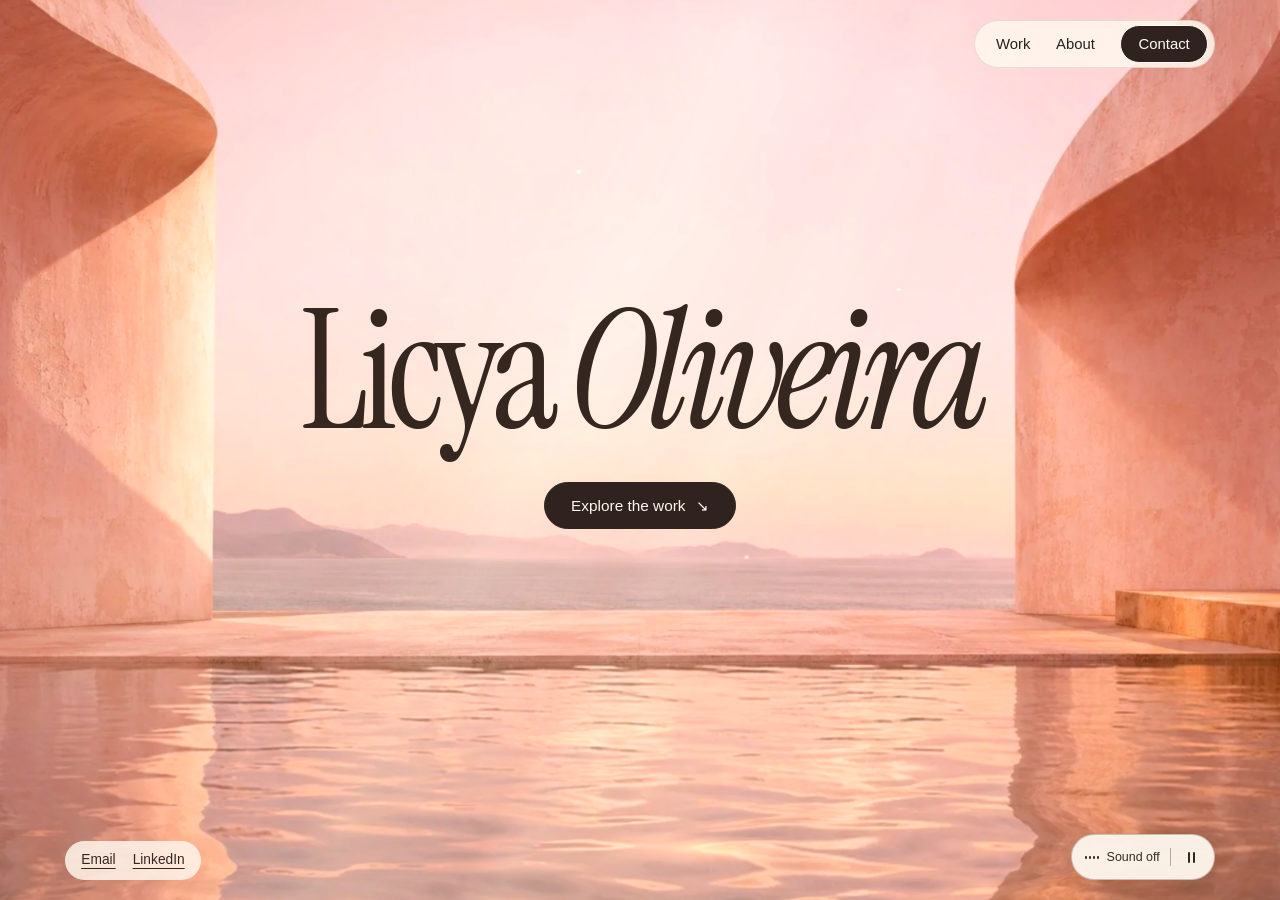
==== anterior/index.html @ 65cc8e45 "Redesign "Horizonte": portfolio in light blues with motion system - New one-page layout: dawn openin" ====
<!doctype html>
<html lang="en">
<head>
  <meta charset="utf-8">
  <meta name="viewport" content="width=device-width,initial-scale=1">
  <meta name="theme-color" content="#f0e9df">
  <meta name="description" content="Selected brand identities, websites and social content by Licya Oliveira, designer and developer in Fortaleza.">
  <title>Licya Oliveira — Design &amp; development</title>
  <!--
Copyright 2022 The Instrument Serif Project Authors (https://github.com/Instrument/instrument-serif)

This Font Software is licensed under the SIL Open Font License, Version 1.1.
This license is copied below, and is also available with a FAQ at:
https://scripts.sil.org/OFL


-----------------------------------------------------------
SIL OPEN FONT LICENSE Version 1.1 - 26 February 2007
-----------------------------------------------------------

PREAMBLE
The goals of the Open Font License (OFL) are to stimulate worldwide
development of collaborative font projects, to support the font creation
efforts of academic and linguistic communities, and to provide a free and
open framework in which fonts may be shared and improved in partnership
with others.

The OFL allows the licensed fonts to be used, studied, modified and
redistributed freely as long as they are not sold by themselves. The
fonts, including any derivative works, can be bundled, embedded, 
redistributed and/or sold with any software provided that any reserved
names are not used by derivative works. The fonts and derivatives,
however, cannot be released under any other type of license. The
requirement for fonts to remain under this license does not apply
to any document created using the fonts or their derivatives.

DEFINITIONS
"Font Software" refers to the set of files released by the Copyright
Holder(s) under this license and clearly marked as such. This may
include source files, build scripts and documentation.

"Reserved Font Name" refers to any names specified as such after the
copyright statement(s).

"Original Version" refers to the collection of Font Software components as
distributed by the Copyright Holder(s).

"Modified Version" refers to any derivative made by adding to, deleting,
or substituting -- in part or in whole -- any of the components of the
Original Version, by changing formats or by porting the Font Software to a
new environment.

"Author" refers to any designer, engineer, programmer, technical
writer or other person who contributed to the Font Software.

PERMISSION & CONDITIONS
Permission is hereby granted, free of charge, to any person obtaining
a copy of the Font Software, to use, study, copy, merge, embed, modify,
redistribute, and sell modified and unmodified copies of the Font
Software, subject to the following conditions:

1) Neither the Font Software nor any of its individual components,
in Original or Modified Versions, may be sold by itself.

2) Original or Modified Versions of the Font Software may be bundled,
redistributed and/or sold with any software, provided that each copy
contains the above copyright notice and this license. These can be
included either as stand-alone text files, human-readable headers or
in the appropriate machine-readable metadata fields within text or
binary files as long as those fields can be easily viewed by the user.

3) No Modified Version of the Font Software may use the Reserved Font
Name(s) unless explicit written permission is granted by the corresponding
Copyright Holder. This restriction only applies to the primary font name as
presented to the users.

4) The name(s) of the Copyright Holder(s) or the Author(s) of the Font
Software shall not be used to promote, endorse or advertise any
Modified Version, except to acknowledge the contribution(s) of the
Copyright Holder(s) and the Author(s) or with their explicit written
permission.

5) The Font Software, modified or unmodified, in part or in whole,
must be distributed entirely under this license, and must not be
distributed under any other license. The requirement for fonts to
remain under this license does not apply to any document created
using the Font Software.

TERMINATION
This license becomes null and void if any of the above conditions are
not met.

DISCLAIMER
THE FONT SOFTWARE IS PROVIDED "AS IS", WITHOUT WARRANTY OF ANY KIND,
EXPRESS OR IMPLIED, INCLUDING BUT NOT LIMITED TO ANY WARRANTIES OF
MERCHANTABILITY, FITNESS FOR A PARTICULAR PURPOSE AND NONINFRINGEMENT
OF COPYRIGHT, PATENT, TRADEMARK, OR OTHER RIGHT. IN NO EVENT SHALL THE
COPYRIGHT HOLDER BE LIABLE FOR ANY CLAIM, DAMAGES OR OTHER LIABILITY,
INCLUDING ANY GENERAL, SPECIAL, INDIRECT, INCIDENTAL, OR CONSEQUENTIAL
DAMAGES, WHETHER IN AN ACTION OF CONTRACT, TORT OR OTHERWISE, ARISING
FROM, OUT OF THE USE OR INABILITY TO USE THE FONT SOFTWARE OR FROM
OTHER DEALINGS IN THE FONT SOFTWARE.

-->
  <style>@font-face{font-family:Instrument;src:url([data-uri]) format('truetype');font-style:normal;font-display:swap}
@font-face{font-family:Instrument;src:url([data-uri]) format('truetype');font-style:italic;font-display:swap}
:root{--paper:#f7f4ed;--ink:#24211e;--rose:#edc7ba;--plum:#412d34;--line:#bfb8ad;--stage:linear-gradient(110deg,#f1d4c8,#e9b4a6 65%,#ca9393);--serif:Instrument,Georgia,serif;--sans:Inter,"Segoe UI",Arial,sans-serif;--gutter:clamp(1.25rem,5.1vw,6rem);color:var(--ink);background:var(--paper);font:100%/1.5 var(--sans)}
*{box-sizing:border-box}body{margin:0}a{color:inherit;text-decoration:none}button{font:inherit;color:inherit;cursor:pointer}a:focus-visible,button:focus-visible{outline:3px solid #ab3b29;outline-offset:4px}#main:focus{outline:none}#skip{position:fixed;top:0;left:0;z-index:10;transform:translateY(-140%);padding:12px;background:white}#skip:focus{transform:none}img{display:block;width:100%}h1,h2,h3,p,figure{margin:0}h1,h2,h3{font-weight:400}h1,h2{font-family:var(--serif);letter-spacing:-.045em;line-height:.99}h1 em,h2 em{font-weight:400}h1{font-size:clamp(4.2rem,8.8vw,9rem)}h2{font-size:clamp(3rem,5.8vw,6rem)}button,a{-webkit-tap-highlight-color:transparent}
header,footer{padding:0 var(--gutter);display:flex;align-items:center;justify-content:space-between;gap:1rem}header{height:78px;border-bottom:1px solid #24211e36;position:relative;z-index:2}body[data-view=home] header,body[data-view=contact] header{position:absolute;inset:0 0 auto;background:transparent}
.mark,nav{display:flex;align-items:center}.mark{gap:13px;font-size:1.03rem;font-weight:600;letter-spacing:-.04em}.glyph{font-family:var(--serif);font-size:2.35rem;line-height:.9;font-style:italic;font-weight:400;letter-spacing:-.105em;padding-right:5px}nav{gap:clamp(.95rem,2.6vw,3.25rem);font-size:.93rem}nav a{padding:8px 0}nav a[aria-current],nav a:hover,.textlink:hover{text-decoration:underline;text-underline-offset:5px}.contactlink{border:1px solid currentColor;border-radius:40px;padding:7px 19px}nav a.contactlink:hover{background:var(--ink);color:var(--paper);text-decoration:none}
.micro{display:block;font:600 .78rem/1.4 var(--sans);letter-spacing:.12em;text-transform:uppercase}.hero,.contactstage{background-color:var(--rose);background-image:var(--stage);background-size:cover;background-position:center;position:relative;isolation:isolate}
.hero{min-height:clamp(650px,89svh,920px);display:grid;grid-template-columns:.95fr 1.05fr;align-items:stretch;padding:110px var(--gutter) 28px;gap:1rem}
.heroCopy{align-self:center;position:relative;z-index:1;padding:1rem 0 2.4rem}.heroCopy h1{font-size:clamp(6rem,10.9vw,12.5rem);letter-spacing:-.066em;line-height:.79;margin:1.65rem 0 1.8rem}.heroCopy h1 em{display:inline-block;margin-left:.245em}.lead{font-size:clamp(1rem,1.25vw,1.3rem);line-height:1.46}.pill{display:inline-flex;align-items:center;justify-content:center;min-height:44px;border:1px solid currentColor;border-radius:100px;padding:11px 23px;font-size:.96rem;line-height:1.3;transition:transform .2s}.dark{background:var(--ink);color:#fff;border-color:var(--ink)}.pill:hover,.stepper button:hover{transform:translateY(-2px)}.heroCopy .pill{margin-top:1.55rem}
.section{padding:clamp(3rem,6.5vw,6.75rem) var(--gutter)}.sectiontitle,.casehead,.caption,.next{display:flex;justify-content:space-between;align-items:baseline;gap:1.5rem}.sectiontitle{margin-bottom:2.1rem}.textlink,.back,.address{font-size:.95rem;text-decoration:underline;text-underline-offset:5px;text-decoration-thickness:1px}.grid{display:grid;grid-template-columns:repeat(2,minmax(0,1fr));gap:2.5rem var(--gutter)}.featured{grid-template-columns:1.2fr 1fr 1fr;gap:clamp(1rem,2.3vw,3rem)}.card{display:block;min-width:0}.thumb{aspect-ratio:1.55;overflow:hidden;background:#e2ddd3;display:grid;place-items:center}.thumb img{height:100%;width:100%;object-fit:cover;transition:transform .4s}.card:hover .thumb img{transform:scale(1.035)}.card:hover h3{text-decoration:underline;text-underline-offset:5px}.thumb.fruttiva{background:#14223a}.thumb.fruttiva img{object-fit:contain;width:75%;mix-blend-mode:normal}.thumb.reis-logo img{object-fit:contain;width:77%}.caption{align-items:start;border-bottom:1px solid var(--line);padding:1rem 0;gap:1rem}.caption h3{font-family:var(--serif);font-size:clamp(1.55rem,2.25vw,2.5rem);line-height:1.05;letter-spacing:-.025em}.caption span{font-size:.87rem;line-height:1.35;text-align:right;max-width:48%}
.intro{max-width:55rem;margin-bottom:2rem}.intro h1{margin:.65rem 0 1.35rem}.intro>p:last-child:not(.micro){max-width:42rem;font-size:1.13rem}.filters,.caseLinks,.socials{display:flex;flex-wrap:wrap;gap:.6rem}.filters{margin:1.7rem 0 2.2rem}.filters a,.filters button{border:1px solid currentColor;background:transparent;border-radius:50px;padding:.46rem 1.05rem;font-size:.94rem}.filters [aria-current],.filters [aria-pressed=true]{color:var(--paper);background:var(--ink);border-color:var(--ink)}
.casehead{align-items:end;padding:2.2rem 0 2.5rem}.casehead h1{font-size:clamp(3.5rem,7vw,8rem);margin-top:1rem}.casehead>p{flex:0 1 320px;font-size:1.12rem}.plate{background:#eae5dc;padding:clamp(1.1rem,4vw,4rem);display:flex;flex-direction:column;align-items:center;gap:1rem}.plate img{max-width:850px;max-height:74svh;object-fit:contain}.plate.fruttiva{background:#d4aa7b}.plate.cm{background:#ccc2b2}.plate.reis{background:#d9c8aa}.plate figcaption{font-size:.85rem;color:#322a22}.story{display:grid;grid-template-columns:1fr 1fr;gap:clamp(1.5rem,7vw,9rem);margin-top:3.5rem;padding-top:2rem;border-top:1px solid var(--line)}.story h2{font-size:clamp(2.55rem,4.8vw,5.25rem);max-width:12em}.story .micro{margin-bottom:.7rem}.story h3,.rows b{display:block;font-size:1rem;font-weight:600}.story p:not(.micro){font-size:1.06rem;margin:.25rem 0 1.2rem;max-width:48rem}.caseLinks{gap:1.4rem}.next{border-top:1px solid var(--line);margin-top:3rem;padding-top:1.5rem}.next a{font:clamp(1.8rem,3vw,3.5rem) var(--serif)}.endcontact{background:#eac8be;padding:clamp(3rem,6vw,6rem) var(--gutter)}.endcontact h2{margin: .6rem 0 1.6rem}
.about .large{font:clamp(1.7rem,3vw,3rem)/1.13 var(--serif)!important}.rows p{padding-bottom:.8rem;border-bottom:1px solid var(--line)}
.contactstage{min-height:90svh;padding:clamp(9rem,16vw,17rem) var(--gutter) 3rem;display:flex;flex-direction:column;align-items:flex-start;justify-content:center}.contactstage h1{margin:1.2rem 0}.contactstage .pill{margin:1.5rem 0 .6rem}.address{display:block}.socials{gap:2rem;margin-top:4rem}footer{border-top:1px solid var(--line);padding-top:1.5rem;padding-bottom:1.5rem;font-size:.87rem}footer>a:first-child{font-weight:600}
@media(max-width:850px){.caption{display:block}.caption span{display:block;text-align:left;max-width:none;margin-top:.35rem}.hero{min-height:625px}.heroCopy h1{font-size:clamp(6rem,12.5vw,8rem)}.folio{height:32vw}.featured{grid-template-columns:repeat(3,minmax(0,1fr))}.casehead{display:block}.casehead>p{margin-top:1rem;max-width:650px}.mark{gap:8px}}
@media(max-width:650px){header{height:64px}.mark>span:last-child{display:none}.glyph{font-size:2.15rem}nav{gap:.9rem;font-size:.89rem}.contactlink{padding:5px 11px}.hero{display:flex;flex-direction:column;padding-top:98px;padding-bottom:16px;min-height:0;gap:0;background-position:62% center}.heroCopy{align-self:stretch;padding:0}.heroCopy h1{font-size:clamp(4.9rem,18vw,6.8rem);margin:.9rem 0 1rem;line-height:.88}.heroCopy h1 br{display:none}.heroCopy h1 em{margin-left:.09em}.heroCopy .micro{font-size:.75rem}.heroCopy .lead{font-size:1rem}.heroCopy .pill{margin-top:1rem}.exhibit{height:clamp(280px,75vw,370px);padding:0 0 50px}.artpiece{max-width:370px}.folio{width:88%;height:clamp(155px,43vw,215px)}.artlabel{left:0;right:0;bottom:0;min-width:0;padding:6px 12px}.stepper button{width:38px;height:38px}.print{max-width:180px;max-height:165px}.print img{max-height:165px}.grid,.featured,.story{grid-template-columns:1fr}.grid{gap:1.85rem}.caption{display:flex}.caption span{text-align:right;max-width:48%;margin-top:0}.intro h1{font-size:clamp(3.8rem,15vw,6.3rem)}.sectiontitle{align-items:end;gap:1rem}.sectiontitle h2{font-size:clamp(2.7rem,11vw,3.8rem)}.sectiontitle a{white-space:nowrap}.casehead{padding-top:1.6rem}.story{margin-top:2.2rem;gap:1.2rem}.next{display:block}.next .micro{margin-bottom:.45rem}.contactstage{background-position:40% center;min-height:86svh;padding-top:110px}.contactstage h1{font-size:clamp(4.7rem,17vw,7.5rem)}footer{flex-wrap:wrap;gap:.3rem 1rem}footer span{order:3;width:100%}}
body[data-view=home] header,body[data-view=contact] header{background:#f8efe4ed}
@media(max-width:650px){.hero,.contactstage{background-image:linear-gradient(180deg,#f3cdbef0 0%,#efc4b6dd 30%,#efc4b64a 62%,transparent 85%),var(--stage)}.heroCopy h1 em{margin-left:.14em}}
@media(prefers-reduced-motion:reduce){*,*:before,*:after{transition:none!important;animation:none!important;scroll-behavior:auto!important}}

.hero {
  --ease-out:cubic-bezier(.18,.82,.23,1);
  overflow:clip;
  grid-template-columns:minmax(0,.88fr) minmax(0,1.12fr);
  grid-template-rows:1fr auto;
  column-gap:clamp(12px,2vw,32px);
  row-gap:0;
  min-height:clamp(650px,92svh,1030px);
  padding:96px var(--gutter) 0;
}
.heroCopy h1 span,.heroCopy h1 em {display:block;width:fit-content}
.heroCopy h1 em {margin:.045em 0 0 .24em}
.heroCopy h1 {margin:1.35rem 0 1.65rem;line-height:.82}
.heroCopy {padding-bottom:2rem}
.exhibit {display:grid;align-items:center;position:relative;isolation:isolate;min-width:0;padding:0}
.artpiece {position:relative;display:block;width:100%;height:100%;min-height:300px;perspective:1150px;touch-action:pan-y;user-select:none;-webkit-user-select:none;-webkit-user-drag:none;cursor:grab}
.artpiece:active {cursor:grabbing}
.artpiece img,.brand-choice img {pointer-events:none;user-select:none}
.artlayer {position:absolute;inset:0;display:grid;place-items:center;pointer-events:none}
.outgoing {z-index:-1}
.float {width:98%;perspective:1200px}
.tilt {transform:rotateX(var(--pitch,0deg)) rotateY(var(--yaw,0deg)) translateX(var(--drag,0px));transform-style:preserve-3d}
.edition {position:relative;transform-style:preserve-3d;width:100%;aspect-ratio:1.62}
.spread {transform:rotateX(8deg) rotateY(-13deg) rotateZ(-10deg)}
.leaf {position:absolute;top:6%;height:83%;background:#f0e7d7;box-shadow:0 1px #ded2bd,0 2px #a99484,0 3px #c5b6a6,0 4px #907868}
.leaf img {position:absolute;width:100%;height:100%;object-fit:cover}
.leaf:after,.paper:after {content:"";position:absolute;inset:0;pointer-events:none}
.centerleaf {width:42%;left:31%;background:#151f38}
.centerleaf img {object-fit:fill}
.centerleaf:after {background:linear-gradient(95deg,#0d091d45,transparent 10%,transparent 84%,#fff1)}
.leftleaf {width:31%;left:0;transform-origin:100% 50%;transform:rotateY(-37deg)}
.leftleaf:after {background:linear-gradient(90deg,#fff1,transparent 55%,#512f1c48)}
.rightleaf {width:27%;left:73%;transform-origin:0 50%;transform:rotateY(43deg)}
.rightleaf img {object-fit:contain;background:#f2ece2}
.rightleaf:after {background:linear-gradient(90deg,#3d2e2740,transparent 25%,#fff3)}
.screens {transform:rotateX(5deg) rotateY(-15deg) rotateZ(-6deg)}
.desktop-screen,.phone-screen {position:absolute;background:#25211f;border:clamp(3px,.4vw,6px) solid #322e2b;overflow:hidden;box-shadow:2px 4px #a49a88,4px 7px #655749,10px 14px 16px #351f193d}
.desktop-screen {width:78%;aspect-ratio:1152/770;left:6%;top:4%;border-radius:2%}
.phone-screen {width:21%;aspect-ratio:390/760;right:4%;bottom:1%;border-radius:9%/5%;transform:translateZ(28px) rotate(7deg)}
.desktop-screen img,.phone-screen img,.paper img {height:100%;object-fit:cover}
.stationery {transform:rotateX(9deg) rotateY(-12deg) rotateZ(-5deg)}
.paper {position:absolute;overflow:hidden;box-shadow:0 1px #d4bd98,1px 3px #7b6758,5px 10px 15px #2a130f42}
.paper.pattern {width:46%;height:66%;left:8%;top:9%;transform:translateZ(-5px) rotate(-16deg)}
.paper.gold {width:52%;height:58%;right:2%;bottom:2%;transform:translateZ(4px) rotate(14deg)}
.paper.monogram {width:53%;height:73%;left:28%;top:14%;transform:translateZ(28px) rotate(1deg);background:#31302e}
.paper.monogram img {object-fit:contain}
.paper.monogram:after {background:linear-gradient(120deg,#ffebc11a,transparent 36%,#02000119)}
.cast {position:absolute;left:20%;right:10%;top:76%;height:8%;background:radial-gradient(ellipse,#522c246e,transparent 68%);transform:rotate(-5deg);pointer-events:none}
.artlabel {position:absolute;bottom:1.1rem;right:0;display:flex;align-items:center;gap:4px;color:#251f1c;border-radius:40px;background:#fcf2e5f2;padding:2px 6px}
.piece-link,.gesture {line-height:1.35}
.piece-link {font-size:.89rem;text-decoration:underline;text-underline-offset:3px;padding:5px 10px}
.gesture {border-left:1px solid #b6a99f;padding:3px 8px;font-size:.76rem}
.display-dock {grid-column:1/-1;display:flex;align-items:center;gap:clamp(1rem,2.5vw,3rem);position:relative;isolation:isolate;color:var(--ink);min-height:87px}
.display-dock:before {content:"";position:absolute;z-index:-1;inset:0 calc(-1 * var(--gutter));background:#f7f2e9;border-top:1px solid #6e574e66;border-bottom:1px solid #9c8a7c66}
.dock-title {display:grid;gap:3px}.dock-title .micro,.brand-choice small {font-size:.75rem;letter-spacing:.075em}
.folio-count {font:normal .85rem var(--sans);color:#655c52;font-variant-numeric:tabular-nums}
.brand-list {display:grid;grid-template-columns:repeat(3,minmax(0,1fr));position:relative;flex:1;max-width:740px;align-self:stretch}
.brand-choice {display:flex;gap:clamp(.5rem,1vw,1.1rem);align-items:center;justify-content:flex-start;background:transparent;border:0;padding:.65rem clamp(.55rem,1.65vw,1.85rem);text-align:left;color:#584f47}
.brand-choice[aria-pressed=true],.brand-choice:hover,.brand-choice:focus-visible {color:var(--ink);background:#e7dfd366}
.brand-choice img {width:clamp(34px,4vw,60px);height:clamp(30px,3.3vw,40px);object-fit:cover}
.brand-choice small,.brand-choice b {display:block}.brand-choice small {font-family:var(--sans);font-weight:500}.brand-choice b {font:normal clamp(1.25rem,2vw,1.85rem)/1.05 var(--serif);white-space:nowrap}
.cursor-line {position:absolute;left:0;bottom:0;height:3px;width:33.3333%;background:#392826;transform:translateX(calc(var(--index) * 100%));pointer-events:none}
.stepper {display:flex;gap:6px;margin-left:auto}
.stepper button {width:40px;height:40px;border:1px solid #a09488;border-radius:50%;background:transparent;font:normal 1.65rem/1 var(--serif);padding:0 0 4px}
.stepper button:hover,.stepper button:focus-visible {background:#e3d7cb}
.motion-toggle {display:inline-flex;align-items:center;gap:7px;padding:8px 2px;background:none;border:0;min-height:40px;white-space:nowrap;font-size:.82rem}
.motion-toggle i {height:16px;display:flex;align-items:center;gap:2px}.motion-toggle b {width:2px;height:8px;background:currentColor}.motion-toggle b:nth-child(2){height:15px}.motion-toggle b:nth-child(3){height:11px}
.motion-toggle[aria-pressed=false] b {height:3px}.motion-toggle:disabled {cursor:default;color:#5d554e}
.visually-hidden {position:absolute;clip-path:inset(50%);width:1px;height:1px;overflow:hidden;white-space:nowrap}
.brand-choice,.motion-toggle,.piece-link,.stepper button {touch-action:manipulation}
.card .thumb {position:relative}.card .caption {position:relative}
.card .caption:after {content:"";position:absolute;bottom:-1px;left:0;width:100%;height:2px;background:currentColor;transform-origin:left;transform:scaleX(0)}
.card:is(:hover,:focus-visible) .caption:after {transform:scaleX(1)}
.card:focus-visible .thumb img {transform:scale(1.035)}
.sleeve {position:absolute;inset:0;overflow:hidden;transform:translateY(101%);pointer-events:none}
.thumb .sleeve img {width:100%;height:100%;object-fit:cover;transform:translateY(-12%) scale(1.06)}
.card:focus-visible .sleeve,.card:focus-visible .sleeve img {transform:none}
@media(hover:hover){.card:hover .sleeve,.card:hover .sleeve img{transform:none}}
.featured {align-items:start}
@media(min-width:851px){.featured .card:nth-child(2){margin-top:clamp(1.3rem,3vw,3rem)}.featured .card:nth-child(3){margin-top:clamp(2.6rem,6vw,6rem)}}
@keyframes hover-paper {0%,100%{transform:translateY(1%) rotate(-1.5deg)}50%{transform:translateY(-2.3%) rotate(1.3deg)}}
@keyframes hinge-left {from{transform:rotateY(-116deg)}to{transform:rotateY(-37deg)}}
@keyframes hinge-right {from{transform:rotateY(125deg)}to{transform:rotateY(43deg)}}
@keyframes pop-phone {from{transform:translate3d(-53%,15%,-10px) rotate(-9deg)}to{transform:translateZ(28px) rotate(7deg)}}
@keyframes fan-pattern {from{transform:translate3d(42%,15%,-5px) rotate(2deg)}to{transform:translateZ(-5px) rotate(-16deg)}}
@keyframes fan-gold {from{transform:translate3d(-38%,-18%,4px) rotate(-4deg)}to{transform:translateZ(4px) rotate(14deg)}}
@media(prefers-reduced-motion:no-preference){
  html[data-motion=on] .hero[data-active=true] .float {animation:hover-paper 6.5s ease-in-out infinite}
  html[data-motion=on] .tilt {transition:transform 190ms ease-out}
  html[data-motion=on] .dragging .tilt {transition:transform 60ms linear}
  html[data-motion=on] .unpack .leftleaf {animation:hinge-left 920ms var(--ease-out) both}
  html[data-motion=on] .unpack .rightleaf {animation:hinge-right 1050ms var(--ease-out) both}
  html[data-motion=on] .unpack .phone-screen {animation:pop-phone 780ms var(--ease-out) both}
  html[data-motion=on] .unpack .paper.pattern {animation:fan-pattern 740ms var(--ease-out) both}
  html[data-motion=on] .unpack .paper.gold {animation:fan-gold 880ms var(--ease-out) both}
  html[data-motion=on] .cursor-line {transition:transform 450ms var(--ease-out)}
  html[data-motion=on] .card .caption:after {transition:transform .32s ease-out}
  html[data-motion=on] .sleeve,html[data-motion=on] .sleeve img {transition:transform 470ms cubic-bezier(.22,.83,.27,1)}
}
html[data-motion=off] *,html[data-motion=off] *:before,html[data-motion=off] *:after {animation:none!important;transition:none!important}
html[data-motion=off] .tilt {transform:none}
@media(max-width:850px){.display-dock{gap:11px}.stepper button{width:34px;height:34px}.hero{grid-template-columns:.92fr 1.08fr}.brand-choice{gap:7px}.artlabel{bottom:.7rem}}
@media(max-width:650px){
  .hero {display:grid;grid-template-columns:minmax(0,1fr);grid-template-rows:auto auto auto;padding-top:89px;min-height:0;row-gap:0}
  .heroCopy {align-self:initial;padding:0}.heroCopy h1 {font-size:clamp(4rem,17.5vw,7rem);line-height:1;margin:.55rem 0 .65rem}
  .heroCopy h1 span,.heroCopy h1 em {display:inline;margin:0}.heroCopy .pill{margin-top:.9rem}
  .exhibit {height:clamp(258px,76vw,395px);padding:0 0 30px;justify-items:center}
  .artpiece {min-height:0;max-width:420px}.artlabel {bottom:.48rem;right:0;left:auto;align-items:center;justify-content:space-between}
  .piece-link {font-size:.8rem}.gesture {font-size:.75rem}.cast {top:69%}
  .display-dock {display:grid;grid-template-columns:1fr auto;gap:0;min-height:0;align-items:center;padding:6px 0 0}
  .dock-title {display:flex;align-items:center;gap:8px}.dock-title .micro,.folio-count {font-size:.75rem}
  .brand-list {grid-column:1/-1;grid-row:2;max-width:none;min-height:53px}.brand-choice {padding:6px 3px 8px;justify-content:center;gap:5px}
  .brand-choice small {font-size:.75rem;letter-spacing:0}.brand-choice b {font-size:1.22rem}
  .brand-choice img {width:26px;height:26px}.stepper {display:none}.motion-toggle {grid-column:2;grid-row:1;min-height:28px;padding:3px 0}
}
@media(max-width:360px){.brand-choice img{display:none}.heroCopy h1{font-size:17vw}.heroCopy .lead{font-size:.95rem}}

body[data-view=home]{overflow:hidden}
body[data-view=home] footer{display:none}
body[data-view=home] header{background:transparent;border:0;height:88px;justify-content:flex-end}
body[data-view=home] header .mark{display:none}
body[data-view=home] header nav{border-radius:40px;padding:4px 6px 4px 21px;background:#fff6eddf;gap:clamp(.85rem,2vw,2.1rem);border:1px solid #593e3522}
body[data-view=home] .contactlink{background:#30231f;color:#fffbf4;padding:7px 17px}
.opening{position:relative;width:100%;height:100vh;height:100dvh;isolation:isolate;overflow:hidden;background:#f1d3ce;color:#35261f}
.landscape{position:absolute;inset:0;z-index:-1;pointer-events:none;overflow:hidden}
.pavilion{width:100%;height:100%;object-fit:fill}
.pool{position:absolute;inset:auto 0 0;width:100%;height:27.5%;mask-image:linear-gradient(transparent,#000 16%)}
.sunlight{position:absolute;inset:-12% -5% -9%;mix-blend-mode:screen;opacity:.59;background:radial-gradient(ellipse at 43% 23%,#ffd68588,transparent 42%),radial-gradient(ellipse at 17% 63%,#ffbc7060,transparent 20%),radial-gradient(ellipse at 50% 82%,#ffce9040,transparent 27%)}
html[data-motion=on] .sunlight{animation:sun-drift 8s ease-in-out infinite alternate}
@keyframes sun-drift{0%{opacity:.39;transform:translate3d(-2%,-1%,0) scale(.99)}100%{opacity:.83;transform:translate3d(3%,1%,0) scale(1.05)}}
.opening-center{position:absolute;inset:0;display:flex;align-items:center;justify-content:center;flex-direction:column;pointer-events:none;padding:0 1rem 8vh}
.opening h1{font-size:clamp(5rem,min(13vw,20vh),14rem);line-height:.88;letter-spacing:-.053em;font-weight:400;text-align:center;white-space:nowrap}
.opening h1 em{letter-spacing:-.058em}
.opening .camera{filter:contrast(1.13) saturate(1.13)}
.opening .camera:before{
  content:"";position:absolute;z-index:1;inset:-6%;pointer-events:none;mix-blend-mode:screen;
  background:radial-gradient(ellipse at 46% 24%,#fff6c9b8 0 1px,transparent 3px),
    radial-gradient(ellipse at 67% 35%,#fff6c9b0 0 1px,transparent 2.8px),
    radial-gradient(ellipse at 31% 48%,#ffdbab9c 0 1px,transparent 3px),
    radial-gradient(ellipse at 57% 60%,#fff6c993 0 1px,transparent 3px),
    linear-gradient(117deg,transparent 39%,#ffdaab14 42%,#fff0bb2e 45%,transparent 52%,#ffe9b317 54%,transparent 58%);
}
html[data-motion=on]:not([data-backgrounded]) .opening .camera:before{animation:pavilion-light 11s ease-in-out infinite alternate}
@keyframes pavilion-light{from{transform:translate3d(-1.5%,1%,0);opacity:.42}to{transform:translate3d(2%,-2%,0);opacity:.9}}
.opening .camera:after{content:"";position:absolute;inset:0;pointer-events:none;background:radial-gradient(ellipse at 51% 43%,transparent 46%,#6b33251e 89%,#512e2447)}
@media(hover:hover) and (pointer:fine){
  html[data-motion=on] #signature{
    pointer-events:auto;
    --shine:50%;
    /* Leave room for the serif overhang and descenders in the hover paint area. */
    line-height:1.12;
    padding:.14em .12em;
    margin:-.26em -.12em;
    transition:filter .32s;
  }
  html[data-motion=on] #signature:hover{
    color:transparent;background:radial-gradient(ellipse at var(--shine) 48%,#94582f 0%,#5d351f 17%,#32221c 48%);
    background-clip:text;-webkit-background-clip:text;
    filter:drop-shadow(var(--shadow-x,0px) 4px 2px #713f304c)
  }
}
.explore{display:inline-flex;align-items:center;justify-content:center;min-height:47px;margin-top:clamp(1.2rem,4vh,2.9rem);padding:12px 26px;background:#30231f;color:#fff8ec;border:1px solid #30231f;border-radius:100px;font:500 .96rem/1.25 var(--sans);pointer-events:auto;transition:background .18s,transform .18s}
.explore:is(:hover,:focus-visible){background:#483127;transform:translateY(-2px)}
.opening-utilities{position:absolute;bottom:max(20px,env(safe-area-inset-bottom));left:var(--gutter);right:var(--gutter);display:flex;align-items:center;justify-content:space-between}
.entry-contacts{display:flex;gap:17px;align-items:center;border-radius:30px;background:#fff4e9dc;padding:2px 16px}
.entry-contacts a{font-size:.86rem;padding:7px 0;text-decoration:underline;text-underline-offset:4px}
.opening .motion-toggle{width:39px;height:39px;min-height:0;padding:0;justify-content:center;border-radius:50%;border:1px solid #58453955;background:#fff4e9df}
.opening .motion-toggle i{gap:3px}
.opening .motion-toggle i b{width:2px;height:11px}
.opening .motion-toggle i b:last-child{display:none}
.opening .motion-toggle[aria-pressed=false] i b{display:none}
.opening .motion-toggle[aria-pressed=false] i:before{content:"";border:5px solid transparent;border-left:8px solid currentColor;border-right:0}
.gallery-edition .thumb{position:relative;isolation:isolate;aspect-ratio:1.25}
.gallery-edition .tilt{width:100%;perspective:860px}
.gallery-edition .thumb img{width:100%}
.gallery-edition .float{width:92%}
.gallery-edition .edition{transition:transform .48s cubic-bezier(.2,.7,.2,1)}
.display-fruttiva{background:radial-gradient(ellipse at 25% 15%,#f3dbad,#cfa67b)}
.display-cm-pisos{background:linear-gradient(145deg,#e0d9cd,#b3a595)}
.display-reis{background:linear-gradient(135deg,#c8ab88,#82745e)}
.gallery-edition:is(:hover,:focus-visible) .edition{transform:rotateX(1deg) rotateY(-5deg) rotateZ(-1deg) scale(1.04)}
.gallery-edition:is(:hover,:focus-visible) .thumb img{transform:none}
.passage{position:fixed;inset:0;pointer-events:none;overflow:hidden;z-index:5;isolation:isolate}
.passage .opening{height:100%}

@media(max-width:650px){
  body[data-view=home] header{height:72px;justify-content:center}
  body[data-view=home] header nav{gap:12px;padding:2px 4px 2px 13px}
  body[data-view=home] .contactlink{padding:5px 10px}
  .opening h1{font-size:clamp(3rem,16.4vw,7rem)}
  .opening-center{padding-bottom:10vh}
  .landscape{inset:0 -9%}
}
@media(max-height:480px) and (orientation:landscape){.opening-center{padding:0}.opening h1{font-size:min(12vw,21vh)}.explore{min-height:38px;padding:8px 18px;margin-top:12px}body[data-view=home] header{height:55px}.opening-utilities{bottom:8px}}
@media(prefers-reduced-motion:reduce){.explore:is(:hover,:focus-visible),.gallery-edition:is(:hover,:focus-visible) .edition{transform:none}}

.gallery-edition .display-reis .float{width:85%}
.plate.inspection{display:grid;grid-template-columns:minmax(0,1.65fr) minmax(240px,.78fr);align-items:stretch;gap:0;padding:0;background:#e5d1b9}
.inspection.cm{background:#c9bfb1}.inspection.reis{background:#c6b396}
.sample{position:relative;display:grid;place-items:center;padding:clamp(1rem,3.3vw,4rem);height:clamp(330px,43vw,650px)}
.plate .sample img{width:100%;height:100%;min-height:0;object-fit:contain;max-height:100%;max-width:100%;filter:drop-shadow(5px 9px 7px #35231924)}
.sample[data-key=fruit-logo] img,.sample[data-key=reis-mark] img{max-width:80%}
.sample-notes{padding:clamp(1.3rem,3.2vw,3.6rem);background:#eee8df;display:flex;flex-direction:column;justify-content:center;align-items:flex-start}
.sample-notes .micro{font-size:.76rem}
.sample-notes h2{font-size:clamp(2.3rem,3.5vw,4rem);margin:.7rem 0}
.sample-notes p{font-size:1.02rem;line-height:1.55;max-width:33ch}
.view-choices{display:flex;flex-wrap:wrap;gap:7px;margin-top:1.5rem}
.view-choices button{border:1px solid #887c6c;border-radius:30px;background:transparent;padding:7px 13px;font-size:.88rem;min-height:38px}
.view-choices button[aria-pressed=true]{background:var(--ink);color:var(--paper);border-color:var(--ink)}
@media(max-width:700px){.plate.inspection{grid-template-columns:minmax(0,1fr)}.sample{height:clamp(220px,77vw,400px)}.sample-notes{padding:20px}.sample-notes p{max-width:54ch}.view-choices{margin-top:14px}.view-choices button{min-height:40px}}

.camera {position:absolute;inset:0}
.pool {opacity:0;mask-image:linear-gradient(transparent,#000 13%)}
.pool[data-active]{opacity:1}
.explore{gap:.65rem}
.explore span{transition:transform .24s cubic-bezier(.2,.75,.3,1)}
.explore:is(:hover,:focus-visible) span{transform:translate(3px,3px)}

body{
  --experience-bottom:max(20px,env(safe-area-inset-bottom));
  --experience-height:46px;
}
body:has(.experience-controls:not([hidden])){position:relative}
body:has(.experience-controls:not([hidden])) footer{
  background:var(--paper);
  padding-bottom:calc(1.5rem + var(--experience-height) + var(--experience-bottom));
}
/* Paint the closing content above the gallery's fixed scenery. */
main[data-section=work] .endcontact,footer{
  position:relative;
  z-index:1;
}
.experience-controls{
  display:flex;position:fixed;z-index:4;right:var(--gutter);
  bottom:var(--experience-bottom);align-items:center;
  background:#fcf5ecf5;border:1px solid #6a514653;border-radius:40px;
  color:#342922;box-shadow:0 6px 24px #24171119;padding:2px
}
.experience-controls[data-docked]{position:absolute}
.experience-controls[hidden]{display:none}
.experience-controls button{
  min-width:40px;min-height:40px;border:0;background:none;border-radius:30px;
  display:inline-flex;align-items:center;justify-content:center;
  font-size:.78rem;line-height:1;touch-action:manipulation
}
.experience-controls button:hover{background:#e6d6c9}
.experience-controls button:disabled{opacity:.5;cursor:default}
.experience-controls .sound-toggle{gap:8px;padding:0 11px}
.sound-toggle i{display:flex;height:14px;gap:2px;align-items:center}
.sound-toggle b{height:3px;width:2px;border-radius:2px;background:currentColor}
.sound-toggle[aria-pressed=true] b:nth-child(1){height:7px}
.sound-toggle[aria-pressed=true] b:nth-child(2){height:12px}
.sound-toggle[aria-pressed=true] b:nth-child(3){height:8px}
.sound-toggle[aria-pressed=true] b:nth-child(4){height:5px}
html[data-motion=on] .sound-toggle[aria-pressed=true] b{animation:equalize .95s ease-in-out infinite alternate}
html[data-motion=on] .sound-toggle b:nth-child(2){animation-delay:-.5s}
html[data-motion=on] .sound-toggle b:nth-child(3){animation-delay:-.1s}
html[data-motion=on] .sound-toggle b:nth-child(4){animation-delay:-.3s}
@keyframes equalize{from{transform:scaleY(.55)}to{transform:scaleY(1.16)}}
.experience-controls .motion-toggle{position:relative;padding:0;margin-left:1px}
.motion-toggle:before{content:"";position:absolute;left:-2px;height:18px;border-left:1px solid #baa79a}
.experience-controls .motion-toggle i{gap:3px}
.experience-controls .motion-toggle b{width:2px;height:11px;border-radius:2px}
.experience-controls .motion-toggle[aria-pressed=false] i{height:auto}
.experience-controls .motion-toggle[aria-pressed=false] b{display:none}
.experience-controls .motion-toggle[aria-pressed=false] i:before{content:"";border:5px solid transparent;border-left:8px solid currentColor;border-right:0}

.pointer-ring{
  position:fixed;top:0;left:0;width:34px;height:34px;border:1px solid #9a584c;
  z-index:8;border-radius:50%;pointer-events:none;opacity:0;
  transition:opacity .18s;transform:translate3d(-100px,-100px,0)
}
html[data-motion=on] .pointer-ring[data-visible]{opacity:.73}
html[data-motion=off] .explore span{transform:none}
.case-art,.case-opening{isolation:isolate;overflow:clip}
.atmosphere{
  pointer-events:none;position:absolute;z-index:-1;inset:-23%;opacity:.8;
  background:radial-gradient(ellipse at 34% 31%,var(--glow,#f5ddc575),transparent 48%),
    radial-gradient(ellipse at 72% 68%,var(--fill,#bb856b50),transparent 44%),
    repeating-linear-gradient(139deg,transparent 0% 14%,#fff1db20 17%,transparent 22% 42%)
}
html[data-motion=on] [data-in-view] > .atmosphere{animation:passing-light 9s ease-in-out infinite alternate}
@keyframes passing-light{
  0%{transform:translate3d(-8%,-5%,0) rotate(-9deg) scale(1.02);opacity:.53}
  100%{transform:translate3d(9%,6%,0) rotate(9deg) scale(1.16);opacity:1}
}
html[data-backgrounded] .atmosphere,html[data-backgrounded] .sunlight{animation-play-state:paused}
.case-art:after{
  content:"";position:absolute;inset:0;pointer-events:none;
  background:radial-gradient(ellipse at var(--pointer-x,50%) var(--pointer-y,50%),#fff6db38,transparent 58%);
  opacity:0;transition:opacity .27s
}
html[data-motion=on] .case-art[data-pointer]:after{opacity:1}

.case{--glow:#fff6dca1;--fill:#bb8b775d;--case-paper:#eee3d6;--case-art:#e2cdb9}
.case[data-project=fruttiva]{--glow:#81a0c17a;--fill:#9d42665c;--case-paper:#e9e4dc;--case-art:#22334e}
.case[data-project=cm-pisos]{--glow:#fff0d4c4;--fill:#76654d55;--case-paper:#e9e2d9;--case-art:#b3a38e}
.case[data-project=reis]{--glow:#fff1bf9c;--fill:#97785266;--case-paper:#eae0d0;--case-art:#c1a475}
.case-opening{
  position:relative;margin:calc(-1 * clamp(3rem,6.5vw,6.75rem)) calc(-1 * var(--gutter)) 0;
  padding:clamp(2.5rem,5vw,5rem) var(--gutter) clamp(1.35rem,4vw,4rem);
  background:var(--case-paper)
}
.case-opening .atmosphere {opacity:.37}
.case-opening .casehead{position:relative;padding-bottom:0}
.case-art{position:relative;background:var(--case-art);overflow:clip}
.case .case-art:not(.sample){background:var(--case-art)}
.case .plate.inspection{position:relative;background:var(--case-paper)}
.case-artwork{
  display:grid;place-items:center;width:100%;height:100%;min-height:0;
  transform:perspective(1000px) rotateX(var(--pitch,0deg)) rotateY(var(--yaw,0deg));
  transition:transform .25s ease-out
}
.sample-notes{color:#302820;background:var(--case-paper);border-left:1px solid #4a352a33}
.sample-notes h2{letter-spacing:-.06em}
.case .view-choices button:hover{box-shadow:inset 0 0 0 1px currentColor}
.case .sample[data-key=cm-phone] img{max-width:200px}
.case .sample[data-key=fruit-logo] img{max-width:86%}
.case .plate .sample img{filter:drop-shadow(0 12px 16px #17101330)}

@media(max-width:650px){
  body:not([data-view=home]){--experience-bottom:max(12px,env(safe-area-inset-bottom))}
  body:not([data-view=home]) .experience-controls .sound-toggle{padding:0}
  body:not([data-view=home]) .experience-controls .sound-toggle span{display:none}
  body[data-view=work] .experience-controls{right:auto;left:var(--gutter)}
  .case-opening .casehead{padding-bottom:.25rem}
  .sample-notes{border-left:0;border-top:1px solid #4a352a33}
}
@media(max-height:480px) and (orientation:landscape){
  body[data-view=home]{--experience-bottom:8px}
}

.archive {
  --room-gutter:clamp(1.2rem,10.75vw,12rem);
  position:relative;
  isolation:isolate;
  padding:clamp(2.1rem,4vw,4rem) var(--room-gutter) clamp(4.5rem,10vw,10rem);
}
.work-room {
  position:fixed;
  inset:0;
  z-index:-1;
  pointer-events:none;
  background:var(--room-poster, radial-gradient(ellipse at 53% 17%,#f9efe1,#dfb8a5));
  background-size:cover;
  background-position:center;
}
.room-canvas {display:block;width:100%;height:100%;opacity:0}
.work-room[data-rendered] .room-canvas {opacity:1}
.archive:after{content:"";position:absolute;z-index:-1;inset:0 0 auto;height:clamp(205px,24vw,350px);pointer-events:none;background:linear-gradient(to bottom,#fff1e599,#ffefdd57 55%,transparent)}
body:has(main[data-section=work]) header{background:#fbefe5ee}

main[data-section=work] .gallery-heading {
  display:block;
  align-items:end;
  justify-content:space-between;
  gap:clamp(.7rem,4vw,4rem);
  border:0;
  max-width:1280px;
  margin:0 auto;
  padding:0;
}
.archive .gallery-heading h1 {
  font-size:clamp(4.15rem,8.7vw,9rem);
  line-height:.88;
  white-space:nowrap;
}
.archive .gallery-heading p {
  max-width:46ch;
  margin-top:.8rem;
  padding-bottom:0;
  text-align:left;
  color:#3f342d;
}
.archive-tools {
  position:sticky;
  top:.7rem;
  z-index:1;
  width:max-content;
  max-width:100%;
  margin:clamp(1.25rem,2vw,2rem) auto 0;
}
.archive .filters {
  display:flex;
  flex-wrap:nowrap;
  align-items:center;
  gap:.22rem;
  padding:.31rem;
  margin:0;
  border-radius:3rem;
  border:1px solid #78564940;
  background:#fcf4eaf2;
  box-shadow:0 4px 16px #78564924;
}
.archive .filters a {
  border:0;
  padding:.49rem clamp(.66rem,1.5vw,1.07rem);
  font-size:.87rem;
}
.archive .filters a:not([aria-current]):hover {background:#eee0d1}
.archive .gallery-index {
  max-width:1280px;
  margin:clamp(1.8rem,3.1vw,3.25rem) auto 0;
  grid-template-columns:repeat(2,minmax(0,1fr));
  gap:clamp(2.2rem,5.8vw,5.5rem) clamp(1.05rem,3.1vw,3.3rem);
}
.archive .gallery-index .thumb {
  aspect-ratio:1.69;
  box-shadow:0 12px 42px #5d36262b;
}
.archive .gallery-index .gallery-edition .float {width:86%}
.archive .gallery-index .caption {
  display:flex;
  align-items:center;
  min-height:4.8rem;
  padding:.88rem 1rem .78rem;
  background:#fff6eaf5;
  border-bottom:1px solid #614d3f68;
}
.gallery-index .caption h2 {
  font-size:clamp(1.7rem,3.1vw,3rem);
  line-height:.94;
  letter-spacing:-.035em;
}
.gallery-index .caption span {
  display:block;
  max-width:none;
  text-align:left;
  color:#40352e;
  margin-top:.28rem;
}
.gallery-index .caption .archive-arrow {
  display:grid;
  place-items:center;
  flex:none;
  width:32px;
  height:32px;
  color:#38271f;
  font-size:1.13rem;
  border:1px solid #48392e61;
  border-radius:50%;
  line-height:1;
  transition:background .18s,color .18s;
}
.gallery-index .card:is(:hover,:focus-visible) .archive-arrow {color:#fffaf1;background:#392820}
.gallery-index .card:focus-visible {outline-offset:7px}

@keyframes paper-perspective {
  0% { transform:perspective(850px) rotateX(11deg) scale(.97); border-radius:0 0 5% 5% }
  29%,69% { transform:none; border-radius:0 }
  100% { transform:perspective(850px) rotateX(-13deg) scale(.97); border-radius:5% 5% 0 0 }
}
@supports(animation-timeline:view()) {
  html[data-motion=on] .gallery-index .card:not(:focus-within) .thumb {
    animation:paper-perspective auto linear both;
    animation-timeline:view();
    animation-range:cover;
  }
}

@media(max-width:650px) {
  .archive {--room-gutter:clamp(1rem,5.5vw,2rem);padding-top:2rem}
  .work-room {background-image:var(--room-portrait, var(--room-poster, none))}
  main[data-section=work] .gallery-heading {display:block}
  .archive .gallery-heading h1 {font-size:clamp(3.35rem,14.6vw,5.65rem)}
  .archive .gallery-heading p {max-width:none;margin-top:.7rem;font-size:.93rem;padding-bottom:0}
  .archive-tools {margin:1.35rem 0 0}
  .archive .gallery-index {grid-template-columns:1fr;margin-top:1.65rem;gap:1.65rem}
  .archive .gallery-index .caption {min-height:4.2rem}
}

:root{--room-poster:url([data-uri])}</style>
</head>
<body>
  <a href="#main" id="skip">Skip to content</a>
  <header>
    <a href="#home" class="mark" aria-label="Licya Oliveira, home">Licya Oliveira</a>
    <nav aria-label="Portfolio">
      <a href="#work">Work</a>
      <a href="#about">About</a>
      <a href="#contact" class="contactlink">Contact</a>
    </nav>
  </header>
  <main id="main" tabindex="-1">
    <noscript>
      <style>
        main noscript > section{display:none}
        main noscript > .opening,main noscript > section:target{display:block}
        body:has(noscript .opening) header{position:absolute;inset:0 0 auto;justify-content:flex-end}
        body:has(noscript .opening) .mark,body:has(noscript .opening) footer{display:none}
        body:has(noscript .opening) nav{border-radius:40px;padding:4px 6px 4px 18px;background:#fff6eddf}
        body:has(noscript section:target:not(#home)) header{position:relative;justify-content:space-between}
        body:has(noscript section:target:not(#home)) .mark{display:block}
        main:has(noscript section:target:not(#home)) .opening{display:none}
        .fallback-projects{margin-top:1.25rem}
      </style>
      <section class="opening" id="home" aria-labelledby="static-signature">
        <div class="landscape" aria-hidden="true"><img class="pavilion" src="[data-uri]" alt=""><div class="sunlight"></div></div>
        <div class="opening-center"><h1 id="static-signature">Licya <em>Oliveira</em></h1><a class="explore" href="#work">Explore the work</a></div>
        <div class="opening-utilities"><div class="entry-contacts"><a href="mailto:rossana.licyarl@gmail.com">Email</a><a href="https://www.linkedin.com/in/licyaoliveira">LinkedIn</a></div></div>
      </section>
      <section class="section" id="work">
        <h1>Selected <em>work.</em></h1>
        <div class="grid fallback-projects">
          <article><img style="max-width:300px" src="[data-uri]" alt="Fruttiva wordmark and fruit symbol"><h2>Fruttiva</h2><p>Visual identity</p></article>
          <article><h2>CM Pisos</h2><a class="textlink" href="https://licyafreoli.github.io/cmpisos/">Visit the flooring website</a></article>
          <article><h2>Reis Marcas e Patentes</h2><a class="textlink" href="https://instagram.com/reismarcasepatentes">View the brand profile</a></article>
        </div>
        <p><a class="textlink" href="https://github.com/licyafreoli/portfolio">View the full portfolio</a></p>
      </section>
      <section class="section" id="about"><h1>About Licya</h1><p>Independent designer and developer in Fortaleza, studying Systems Analysis and Development at Unichristus.</p></section>
      <section class="section" id="contact"><h1>Project inquiries</h1><a class="textlink" href="mailto:rossana.licyarl@gmail.com">rossana.licyarl@gmail.com</a></section>
    </noscript>
  </main>
  <footer><a href="#home">Licya Oliveira</a><span>Design &amp; development · Fortaleza, BR</span><a href="#contact">Contact</a></footer>
  <div class="experience-controls" aria-label="Experience controls" role="group" hidden>
    <button class="sound-toggle" type="button" aria-label="Soundtrack" aria-pressed="false" title="Play soundtrack">
      <i aria-hidden="true"><b></b><b></b><b></b><b></b></i><span aria-hidden="true">Sound off</span>
    </button>
    <button class="motion-toggle" type="button" aria-label="Motion effects" aria-pressed="true" title="Pause motion">
      <i aria-hidden="true"><b></b><b></b></i>
    </button>
  </div>
  <div class="pointer-ring" aria-hidden="true"></div>
  <script>
const media={"aguas": "[data-uri]", "aurora": "[data-uri]", "cm": "[data-uri]", "cm-phone": "[data-uri]", "cm-site": "[data-uri]", "fruttiva": "[data-uri]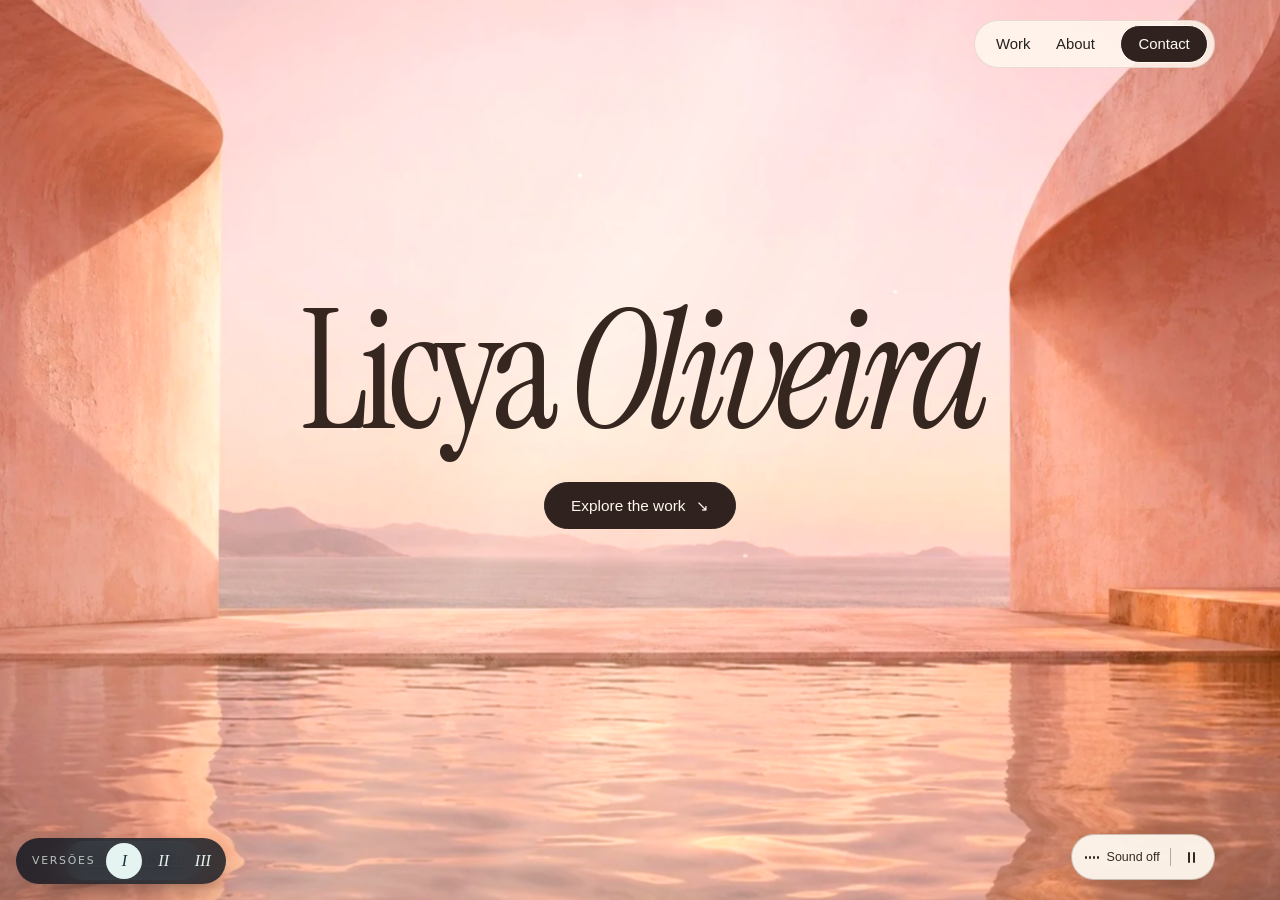
